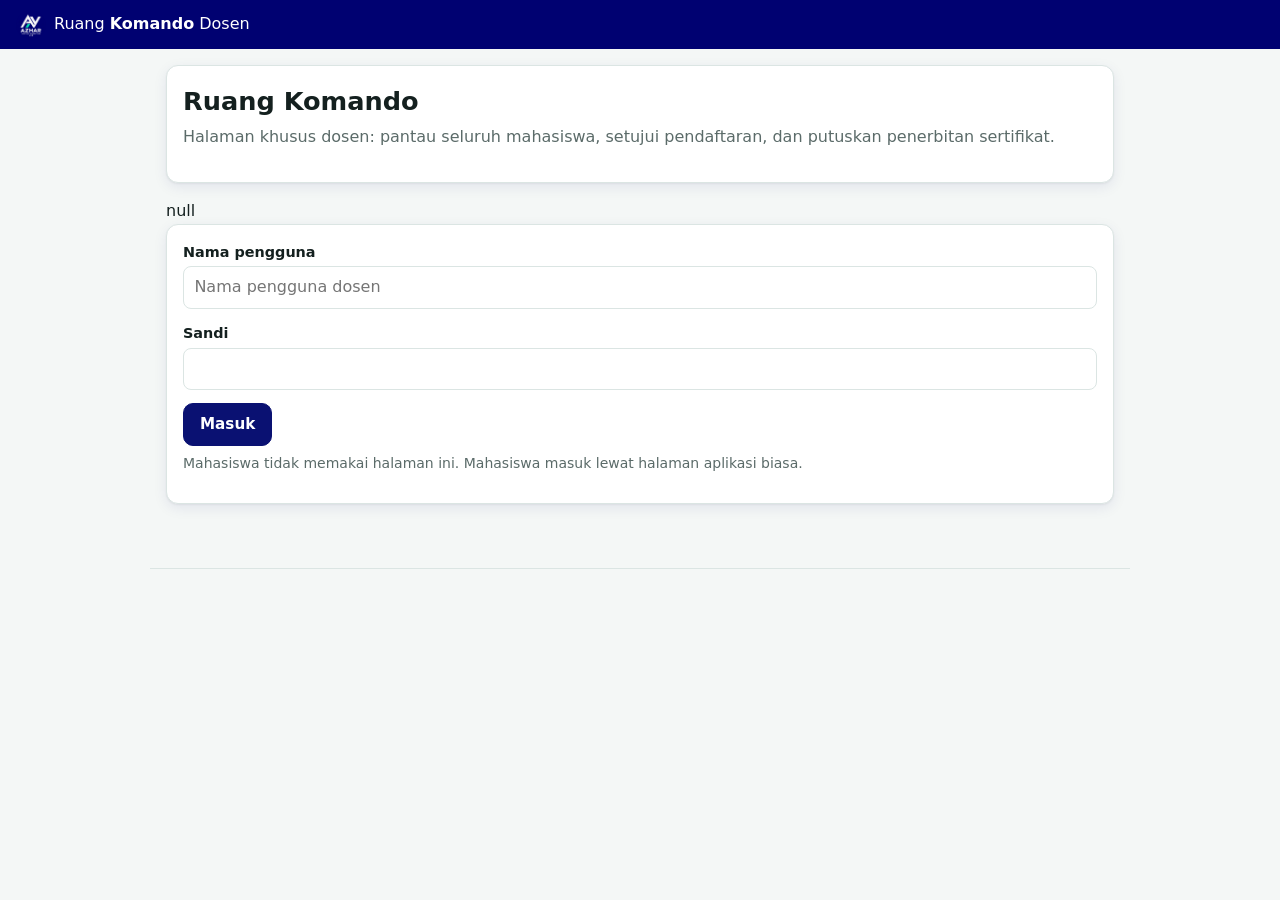
==== dosen.html @ c2b8149b "Add files via upload" ====
<!doctype html>
<html lang="id">
<head>
<meta charset="utf-8">
<meta name="viewport" content="width=device-width,initial-scale=1,viewport-fit=cover">
<meta name="robots" content="noindex,nofollow">
<title>Ruang Komando · Azhar Virtual Marketing Lab</title>
<meta name="theme-color" content="#000171">
<link rel="icon" href="icons/icon-192.png">
<link rel="stylesheet" href="css/style.css">
</head>
<body class="dosen">
<header class="topbar">
  <span class="brand"><img class="logo" src="assets/logo.png" alt="" width="30" height="30"><span>Ruang <b>Komando</b> Dosen</span></span>
  <nav id="who" aria-label="Akun dosen" style="margin-left:auto;display:flex;gap:.6rem;align-items:center"></nav>
</header>
<main id="view" tabindex="-1"></main>
<footer id="foot"></footer>
<div id="toast" role="status" aria-live="polite"></div>
<noscript><p style="padding:1rem">Halaman ini memerlukan JavaScript.</p></noscript>
<script src="config.js"></script>
<script src="js/core.js"></script>
<script src="js/mod-ads.js"></script>
<script src="js/mod-market.js"></script>
<script src="js/mod-analytics.js"></script>
<script src="js/mod-research.js"></script>
<script src="js/mod-strategy.js"></script>
<script src="js/mod-funnel.js"></script>
<script src="js/dosen.js"></script>
</body>
</html>
---- css/style.css ----
:root{
  --bg:#f4f7f6; --card:#ffffff; --ink:#14201f; --muted:#5b6b69; --line:#dbe5e3;
  --brand:#0a1172; --brand-ink:#ffffff; --accent:#d97706; --good:#15803d; --bad:#b91c1c;
  --soft:#e9ebfa; --radius:12px; --shadow:0 1px 2px rgba(0,0,0,.05),0 4px 14px rgba(10,17,114,.08);
}
@media (prefers-color-scheme:dark){
  :root{--bg:#0e1514; --card:#162321; --ink:#e8f0ee; --muted:#9db0ac; --line:#26373a; --soft:#173532; --brand:#2dd4bf; --brand-ink:#05201d; --accent:#fbbf24; --good:#4ade80; --bad:#f87171; --shadow:none}
}
*{box-sizing:border-box}
html{-webkit-text-size-adjust:100%}
body{margin:0;background:var(--bg);color:var(--ink);font:16px/1.55 system-ui,-apple-system,"Segoe UI",Roboto,sans-serif;padding-bottom:env(safe-area-inset-bottom)}
h1,h2,h3{line-height:1.25;margin:0 0 .5rem}
h1{font-size:1.6rem} h2{font-size:1.3rem} h3{font-size:1.1rem}
p{margin:.4rem 0 .8rem}
a{color:var(--brand)}
.muted{color:var(--muted)}
.small{font-size:.875rem}
.topbar{position:sticky;top:0;z-index:20;display:flex;align-items:center;gap:.75rem;padding:.6rem 1rem;padding-top:calc(.6rem + env(safe-area-inset-top));background:#000171;color:#fff}
.brand{display:flex;align-items:center;gap:.5rem;color:inherit;text-decoration:none;font-weight:500;white-space:nowrap}
.brand b{font-weight:800}
.logo{width:30px;height:30px;border-radius:50%;display:block}
#nav{display:flex;gap:.25rem;overflow-x:auto;margin-left:auto;scrollbar-width:none}
#nav a{color:inherit;text-decoration:none;padding:.35rem .7rem;border-radius:999px;font-size:.9rem;white-space:nowrap;opacity:.85}
#nav a.on{background:rgba(255,255,255,.2);opacity:1;font-weight:600}
.badge{display:inline-block;min-width:1.2rem;padding:0 .35rem;margin-left:.25rem;border-radius:999px;background:var(--accent);color:#1b1200;font-size:.75rem;text-align:center}
main{max-width:980px;margin:0 auto;padding:1rem 1rem 3rem;outline:none}
.card{background:var(--card);border:1px solid var(--line);border-radius:var(--radius);padding:1rem;margin:0 0 1rem;box-shadow:var(--shadow)}
.card.err{border-color:var(--bad);color:var(--bad)}
.card.note{background:var(--soft);border-color:transparent}
.hero{padding:1.25rem 1rem}
.hero h1{margin-bottom:.35rem}
.grid{display:grid;gap:.9rem;grid-template-columns:repeat(auto-fill,minmax(250px,1fr))}
.mod{display:flex;flex-direction:column;gap:.35rem;text-decoration:none;color:inherit;background:var(--card);border:1px solid var(--line);border-radius:var(--radius);padding:1rem;box-shadow:var(--shadow);transition:transform .12s,border-color .12s}
.mod:hover{transform:translateY(-2px);border-color:var(--brand)}
.mod .ic{font-size:1.8rem}
.mod h3{margin:0}
.tags{display:flex;flex-wrap:wrap;gap:.3rem;margin-top:auto;padding-top:.4rem}
.tag{font-size:.72rem;padding:.1rem .5rem;border-radius:999px;background:var(--soft);color:var(--brand)}
.chips{display:flex;flex-wrap:wrap;gap:.4rem;margin:.5rem 0 1rem}
.chip{border:1px solid var(--line);background:var(--card);color:var(--ink);border-radius:999px;padding:.3rem .8rem;font:inherit;font-size:.88rem;cursor:pointer}
.chip.on{background:var(--brand);color:var(--brand-ink);border-color:var(--brand)}
.btn{font:inherit;font-size:.95rem;padding:.55rem 1rem;border-radius:10px;border:1px solid var(--line);background:var(--card);color:var(--ink);cursor:pointer;min-height:42px}
.btn:hover{border-color:var(--brand)}
.btn.primary{background:var(--brand);color:var(--brand-ink);border-color:var(--brand);font-weight:600}
.btn.danger{color:var(--bad);border-color:var(--bad)}
.btn.ghost{background:transparent}
.btn.small{min-height:34px;padding:.3rem .7rem;font-size:.85rem}
.btn[disabled]{opacity:.5;cursor:not-allowed}
.topbar .btn{background:rgba(255,255,255,.18);color:inherit;border-color:transparent}
.row{display:flex;flex-wrap:wrap;gap:.5rem;align-items:center;margin:.6rem 0}
.row.end{justify-content:flex-end}
.fld{display:block;margin:0 0 .8rem}
.lbl{display:block;font-weight:600;font-size:.9rem;margin-bottom:.2rem}
.hint{display:block;color:var(--muted);font-size:.8rem;margin-top:.15rem}
input,select,textarea{width:100%;font:inherit;color:var(--ink);background:var(--card);border:1px solid var(--line);border-radius:8px;padding:.5rem .65rem;min-height:42px}
textarea{resize:vertical}
input:focus,select:focus,textarea:focus,.btn:focus-visible,.chip:focus-visible,a:focus-visible{outline:2px solid var(--brand);outline-offset:1px}
input[type=checkbox]{width:auto;min-height:0;margin-right:.4rem}
.cols{display:grid;gap:.8rem;grid-template-columns:repeat(auto-fit,minmax(200px,1fr))}
.tabs{display:flex;gap:.25rem;overflow-x:auto;border-bottom:1px solid var(--line);margin-bottom:1rem;scrollbar-width:none}
.tab{font:inherit;background:none;border:none;border-bottom:3px solid transparent;padding:.6rem .9rem;color:var(--muted);cursor:pointer;white-space:nowrap}
.tab.on{color:var(--brand);border-bottom-color:var(--brand);font-weight:700}
.kpis{display:grid;gap:.6rem;grid-template-columns:repeat(auto-fit,minmax(130px,1fr));margin:.6rem 0}
.kpi{background:var(--soft);border-radius:10px;padding:.6rem .8rem}
.kpi .v{font-size:1.25rem;font-weight:700;display:block}
.kpi .l{font-size:.78rem;color:var(--muted)}
.kpi.good .v{color:var(--good)} .kpi.bad .v{color:var(--bad)}
.tbl-wrap{overflow-x:auto;margin:.5rem 0}
table{border-collapse:collapse;width:100%;font-size:.88rem}
th,td{padding:.4rem .6rem;border-bottom:1px solid var(--line);text-align:left;white-space:nowrap}
th{background:var(--soft);font-weight:600}
td.num,th.num{text-align:right}
tr.total td{font-weight:700;background:var(--soft)}
.bars{display:grid;gap:.35rem;margin:.5rem 0}
.bar{display:grid;grid-template-columns:minmax(90px,28%) 1fr auto;gap:.5rem;align-items:center;font-size:.85rem}
.bar .track{background:var(--soft);border-radius:6px;height:16px;overflow:hidden}
.bar .fill{height:100%;background:var(--brand);border-radius:6px}
.bar .fill.neg{background:var(--bad)}
pre.out{background:var(--soft);padding:.8rem;border-radius:8px;overflow:auto;white-space:pre-wrap;font:inherit;font-size:.9rem}
.ok{color:var(--good)} .warn{color:var(--accent)} .bad{color:var(--bad)}
.modal-back{position:fixed;inset:0;background:rgba(0,0,0,.45);z-index:50;display:flex;align-items:center;justify-content:center;padding:1rem}
.modal{background:var(--card);border-radius:14px;padding:1.2rem;width:min(520px,100%);max-height:90vh;overflow:auto}
#toast{position:fixed;left:50%;bottom:calc(1.2rem + env(safe-area-inset-bottom));transform:translate(-50%,20px);background:#14201f;color:#fff;padding:.6rem 1rem;border-radius:10px;opacity:0;pointer-events:none;transition:.2s;z-index:60;max-width:90vw;font-size:.9rem}
#toast.show{opacity:1;transform:translate(-50%,0)}
#foot{max-width:980px;margin:0 auto;padding:1rem;color:var(--muted);font-size:.8rem;border-top:1px solid var(--line)}
.entry{border-left:4px solid var(--brand);padding-left:.8rem;margin:0 0 1rem}
.entry h3{margin:0 0 .15rem}
.legend{display:flex;gap:1rem;flex-wrap:wrap;font-size:.8rem;color:var(--muted)}
.pill{display:inline-block;padding:.05rem .5rem;border-radius:999px;font-size:.75rem;background:var(--soft)}
.heat td{text-align:center}
@media (max-width:560px){ main{padding:.75rem .75rem 3rem} h1{font-size:1.35rem} .brand span:last-child{display:none} .bar{grid-template-columns:90px 1fr auto} }
@media print{ .topbar,#nav,#foot,.btn,.tabs,#toast,.no-print{display:none!important} body{background:#fff;color:#000} .card{box-shadow:none;border-color:#999;break-inside:avoid} }

/* v1.1: status, obrolan AI, galat */
.pill.st-approved{background:#d1fae5;color:#065f46}.pill.st-pending{background:#fef3c7;color:#92400e}
.pill.st-rejected,.pill.st-blocked{background:#fee2e2;color:#991b1b}
.chat{display:flex;flex-direction:column;gap:.5rem;max-height:50vh;overflow:auto;padding:.5rem 0}
.bub{max-width:85%;padding:.5rem .75rem;border-radius:12px;line-height:1.4;white-space:pre-wrap}
.bub.me{align-self:flex-end;background:var(--accent,#0f766e);color:#fff}
.bub.ai{align-self:flex-start;background:var(--soft)}
.bub.err{align-self:center;background:#fee2e2;color:#991b1b;font-size:.85rem}
.card.err{border-color:#fca5a5;background:#fef2f2;color:#991b1b}
.row.end{justify-content:flex-end}
@media (prefers-color-scheme:dark){.pill.st-approved{background:#064e3b;color:#a7f3d0}.pill.st-pending{background:#78350f;color:#fde68a}.pill.st-rejected,.pill.st-blocked,.bub.err,.card.err{background:#450a0a;color:#fecaca}}

/* v1.2: jalur skill, misi, sertifikat */
.path{display:grid;gap:.75rem}
.skill{display:flex;gap:.9rem;align-items:flex-start;text-decoration:none;color:inherit;background:var(--card);border:1px solid var(--line);border-left:5px solid var(--brand);border-radius:var(--radius);padding:.9rem;box-shadow:var(--shadow)}
.skill.locked{opacity:.55;border-left-color:var(--line)} .skill.done{border-left-color:#00b88f;background:linear-gradient(90deg,rgba(0,184,143,.08),transparent)}
.skill .no{font-size:1.7rem;line-height:1;flex:none;width:2.2rem;text-align:center}
.skill .body{display:flex;flex-direction:column;gap:.25rem;min-width:0}
.dots{display:flex;gap:.3rem;margin:.2rem 0}
.dot{width:1.3rem;height:1.3rem;border-radius:50%;border:2px solid var(--line);font-size:.7rem;line-height:1.1rem;text-align:center;font-style:normal;color:#fff}
.dot.open{border-color:var(--brand)} .dot.done{background:#00b88f;border-color:#00b88f}
.mission{display:block;text-decoration:none;color:inherit} .mission.locked{opacity:.5} .mission.done{border-left:5px solid #00b88f}
.card.verified{border-color:#00b88f;background:linear-gradient(135deg,rgba(0,184,143,.10),transparent)}
.result{display:flex;gap:1rem;align-items:center}
.score{font-size:3rem;font-weight:800;line-height:1;min-width:4.5rem;text-align:center} .score.good{color:var(--good)} .score.bad{color:var(--bad)}
.crit{margin:.7rem 0} .crit .small{margin-top:.2rem}
.track{height:.55rem;background:var(--line);border-radius:99px;overflow:hidden} .track .fill{height:100%;background:var(--brand);border-radius:99px}
.barrow{display:grid;grid-template-columns:8.5rem 1fr 4.5rem;gap:.5rem;align-items:center;margin:.35rem 0;font-size:.9rem}
.scrollx{overflow-x:auto} .scrollx table{min-width:520px}
.svgwrap svg{width:100%;height:auto;max-height:70vh;border-radius:8px;border:1px solid var(--line)}
.q .opt{display:block;padding:.45rem .2rem;cursor:pointer}
.certcanvas{border:1px solid var(--line);border-radius:6px;box-shadow:0 6px 24px rgba(0,0,0,.15);background:#fff}
.certrow{display:block;text-decoration:none;color:inherit}
.video .vstage svg{width:100%;height:auto;border-radius:8px;display:block}
.vcap{font-weight:600;margin:.4rem 0 .1rem}
.chat{display:flex;flex-direction:column;gap:.5rem;max-height:50vh;overflow:auto;padding:.5rem 0}
.tags{display:flex;gap:.3rem;flex-wrap:wrap}
.installbar{display:flex;gap:.75rem;align-items:center;justify-content:space-between;background:#000171;color:#fff;padding:.6rem 1rem;font-size:.9rem}
.installbar .btn{background:#00b88f;color:#00170f;border:0;font-weight:700}
.installbar button.x{background:transparent;color:#fff;border:0;font-size:1.2rem}
@media (max-width:560px){.barrow{grid-template-columns:6rem 1fr 3.6rem}.result{flex-direction:column;align-items:flex-start}}

/* Sesi terjaga: cegah seleksi/salin teks kasus */
.secure { -webkit-user-select: none; user-select: none; -webkit-touch-callout: none; }
.secure textarea, .secure input[type=text], .secure input[type=password] { -webkit-user-select: text; user-select: text; }
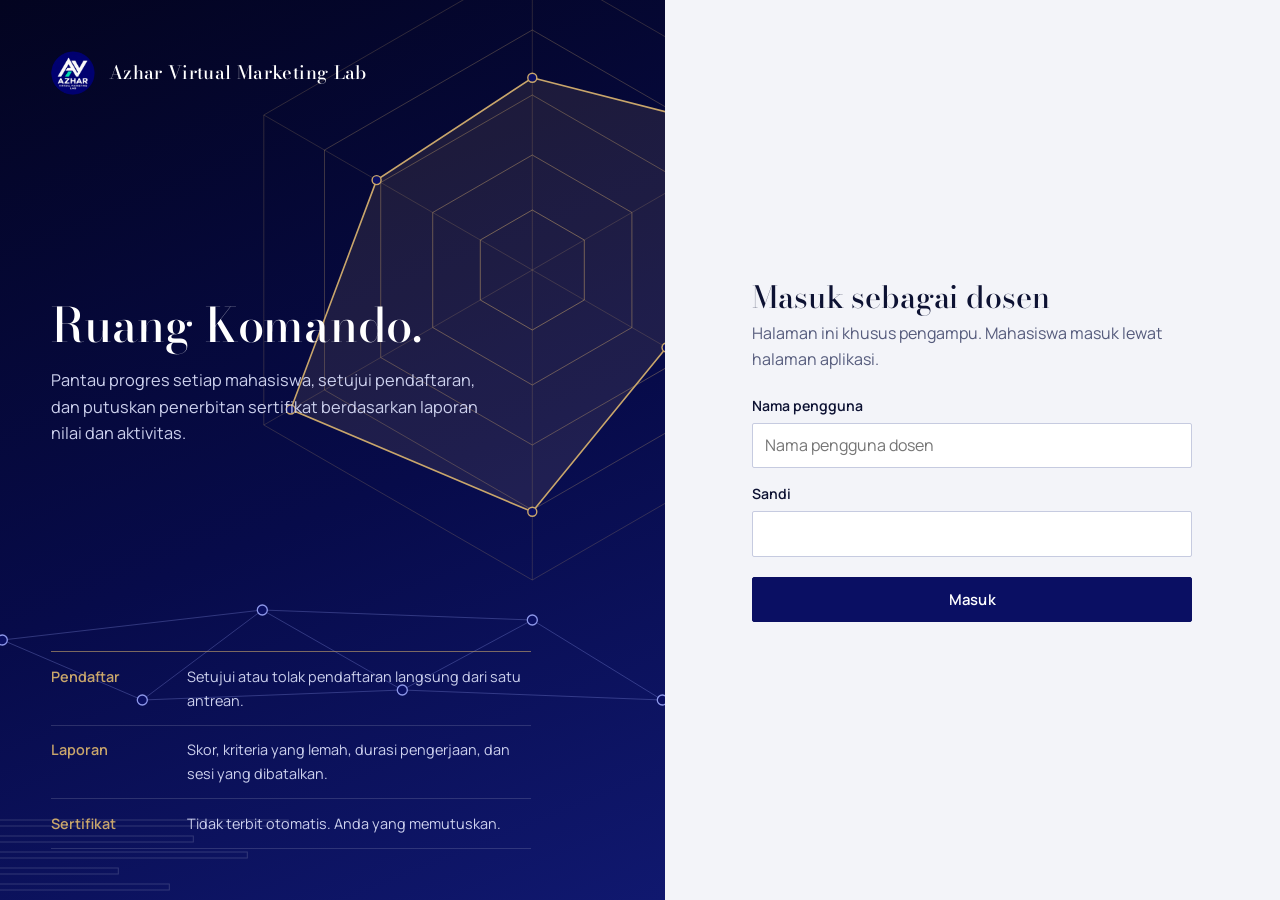
==== commit 7fee5d86: "Add files via upload" ====
--- a/dosen.html
+++ b/dosen.html
@@ -7,11 +7,14 @@
 <title>Ruang Komando · Azhar Virtual Marketing Lab</title>
 <meta name="theme-color" content="#000171">
 <link rel="icon" href="icons/icon-192.png">
+<link rel="preconnect" href="https://fonts.googleapis.com">
+<link rel="preconnect" href="https://fonts.gstatic.com" crossorigin>
+<link href="https://fonts.googleapis.com/css2?family=Bodoni+Moda:opsz,wght@6..96,400;6..96,500;6..96,600&family=Manrope:wght@400;500;600;700&display=swap" rel="stylesheet">
 <link rel="stylesheet" href="css/style.css">
 </head>
 <body class="dosen">
 <header class="topbar">
-  <span class="brand"><img class="logo" src="assets/logo.png" alt="" width="30" height="30"><span>Ruang <b>Komando</b> Dosen</span></span>
+  <span class="brand"><img class="logo" src="assets/logo.png" alt="" width="30" height="30"><span>Azhar Virtual <b>Marketing Lab</b></span></span>
   <nav id="who" aria-label="Akun dosen" style="margin-left:auto;display:flex;gap:.6rem;align-items:center"></nav>
 </header>
 <main id="view" tabindex="-1"></main>
@@ -20,6 +23,7 @@
 <noscript><p style="padding:1rem">Halaman ini memerlukan JavaScript.</p></noscript>
 <script src="config.js"></script>
 <script src="js/core.js"></script>
+<script src="js/ui.js"></script>
 <script src="js/mod-ads.js"></script>
 <script src="js/mod-market.js"></script>
 <script src="js/mod-analytics.js"></script>
--- a/css/style.css
+++ b/css/style.css
@@ -1,138 +1,216 @@
+/* Azhar Virtual Marketing Lab — tema biru malam dan kuningan */
 :root{
-  --bg:#f4f7f6; --card:#ffffff; --ink:#14201f; --muted:#5b6b69; --line:#dbe5e3;
-  --brand:#0a1172; --brand-ink:#ffffff; --accent:#d97706; --good:#15803d; --bad:#b91c1c;
-  --soft:#e9ebfa; --radius:12px; --shadow:0 1px 2px rgba(0,0,0,.05),0 4px 14px rgba(10,17,114,.08);
+  --serif:"Bodoni Moda","Didot","Playfair Display","Hoefler Text",Georgia,serif;
+  --sans:"Manrope",system-ui,-apple-system,"Segoe UI",Roboto,sans-serif;
+  --paper:#F3F4F9; --card:#FFFFFF; --ink:#0D1233; --muted:#555B7C; --line:#DCDFEC; --line2:#C6CBE0;
+  --brand:#0A0F63; --brand-deep:#050838; --brand-ink:#FFFFFF; --gold:#A97F3F; --gold-hi:#C9A66B; --accent:#A97F3F;
+  --soft:#ECEEF8; --note:#F4EEE1; --good:#1C6B4D; --bad:#9B2C2C; --warn:#8A6420;
+  --bg:var(--paper); --radius:3px; --shadow:none;
 }
 @media (prefers-color-scheme:dark){
-  :root{--bg:#0e1514; --card:#162321; --ink:#e8f0ee; --muted:#9db0ac; --line:#26373a; --soft:#173532; --brand:#2dd4bf; --brand-ink:#05201d; --accent:#fbbf24; --good:#4ade80; --bad:#f87171; --shadow:none}
+  :root{--paper:#070A27; --card:#0E1340; --ink:#ECEBF3; --muted:#A5AACA; --line:#232A63; --line2:#323A7C; --brand:#C9A66B; --brand-ink:#0A0F3A; --gold:#C9A66B; --accent:#C9A66B;
+    --soft:#141A52; --note:#1B1F55; --good:#5FC59B; --bad:#F29A9A; --warn:#E0B866}
 }
 *{box-sizing:border-box}
 html{-webkit-text-size-adjust:100%}
-body{margin:0;background:var(--bg);color:var(--ink);font:16px/1.55 system-ui,-apple-system,"Segoe UI",Roboto,sans-serif;padding-bottom:env(safe-area-inset-bottom)}
-h1,h2,h3{line-height:1.25;margin:0 0 .5rem}
-h1{font-size:1.6rem} h2{font-size:1.3rem} h3{font-size:1.1rem}
-p{margin:.4rem 0 .8rem}
-a{color:var(--brand)}
-.muted{color:var(--muted)}
-.small{font-size:.875rem}
-.topbar{position:sticky;top:0;z-index:20;display:flex;align-items:center;gap:.75rem;padding:.6rem 1rem;padding-top:calc(.6rem + env(safe-area-inset-top));background:#000171;color:#fff}
-.brand{display:flex;align-items:center;gap:.5rem;color:inherit;text-decoration:none;font-weight:500;white-space:nowrap}
-.brand b{font-weight:800}
-.logo{width:30px;height:30px;border-radius:50%;display:block}
-#nav{display:flex;gap:.25rem;overflow-x:auto;margin-left:auto;scrollbar-width:none}
-#nav a{color:inherit;text-decoration:none;padding:.35rem .7rem;border-radius:999px;font-size:.9rem;white-space:nowrap;opacity:.85}
-#nav a.on{background:rgba(255,255,255,.2);opacity:1;font-weight:600}
-.badge{display:inline-block;min-width:1.2rem;padding:0 .35rem;margin-left:.25rem;border-radius:999px;background:var(--accent);color:#1b1200;font-size:.75rem;text-align:center}
-main{max-width:980px;margin:0 auto;padding:1rem 1rem 3rem;outline:none}
-.card{background:var(--card);border:1px solid var(--line);border-radius:var(--radius);padding:1rem;margin:0 0 1rem;box-shadow:var(--shadow)}
-.card.err{border-color:var(--bad);color:var(--bad)}
-.card.note{background:var(--soft);border-color:transparent}
-.hero{padding:1.25rem 1rem}
-.hero h1{margin-bottom:.35rem}
-.grid{display:grid;gap:.9rem;grid-template-columns:repeat(auto-fill,minmax(250px,1fr))}
-.mod{display:flex;flex-direction:column;gap:.35rem;text-decoration:none;color:inherit;background:var(--card);border:1px solid var(--line);border-radius:var(--radius);padding:1rem;box-shadow:var(--shadow);transition:transform .12s,border-color .12s}
-.mod:hover{transform:translateY(-2px);border-color:var(--brand)}
-.mod .ic{font-size:1.8rem}
-.mod h3{margin:0}
-.tags{display:flex;flex-wrap:wrap;gap:.3rem;margin-top:auto;padding-top:.4rem}
-.tag{font-size:.72rem;padding:.1rem .5rem;border-radius:999px;background:var(--soft);color:var(--brand)}
-.chips{display:flex;flex-wrap:wrap;gap:.4rem;margin:.5rem 0 1rem}
-.chip{border:1px solid var(--line);background:var(--card);color:var(--ink);border-radius:999px;padding:.3rem .8rem;font:inherit;font-size:.88rem;cursor:pointer}
+body{margin:0;background:var(--paper);color:var(--ink);font:400 16px/1.62 var(--sans);padding-bottom:env(safe-area-inset-bottom);-webkit-font-smoothing:antialiased}
+h1,h2,h3,h4{margin:0 0 .5rem;line-height:1.25}
+h1,h2{font-family:var(--serif);font-weight:500;letter-spacing:-.005em}
+h1{font-size:clamp(1.7rem,3.2vw,2.3rem);line-height:1.15} h2{font-size:1.45rem} h3{font-size:1.02rem;font-weight:700} h4{font-size:.95rem;font-weight:700}
+p{margin:.4rem 0 .85rem}
+a{color:var(--brand)} @media (prefers-color-scheme:dark){a{color:var(--gold-hi)}}
+.muted{color:var(--muted)} .small{font-size:.875rem}
+::selection{background:var(--gold-hi);color:#050838}
+
+/* Bilah atas */
+.topbar{position:sticky;top:0;z-index:20;display:flex;align-items:center;gap:1rem;padding:.7rem clamp(1rem,3vw,2rem);padding-top:calc(.7rem + env(safe-area-inset-top));background:var(--brand-deep);color:#fff;border-bottom:1px solid rgba(201,166,107,.55)}
+.brand{display:flex;align-items:center;gap:.65rem;color:inherit;text-decoration:none;white-space:nowrap;font-family:var(--serif);font-size:1.12rem;font-weight:500;letter-spacing:.01em}
+.brand b{font-weight:600;color:var(--gold-hi)}
+.logo{width:32px;height:32px;border-radius:50%;display:block}
+#nav{display:flex;gap:.2rem;overflow-x:auto;margin-left:auto;scrollbar-width:none}
+#nav a{color:#CDD1EE;text-decoration:none;padding:.4rem .75rem;font-size:.9rem;font-weight:500;white-space:nowrap;border-bottom:2px solid transparent}
+#nav a:hover{color:#fff}
+#nav a.on{color:#fff;border-bottom-color:var(--gold-hi)}
+.badge{display:inline-block;min-width:1.2rem;padding:0 .35rem;margin-left:.3rem;background:var(--gold-hi);color:#050838;font-size:.72rem;font-weight:700;text-align:center;border-radius:2px}
+main{max-width:1040px;margin:0 auto;padding:1.6rem clamp(1rem,3vw,2rem) 3.5rem;outline:none}
+
+/* Panel */
+.card{background:var(--card);border:1px solid var(--line);border-radius:var(--radius);padding:1.25rem 1.4rem;margin:0 0 1rem}
+.card.err{border-left:3px solid var(--bad);background:var(--card);color:var(--bad)}
+.card.note{background:var(--note);border:0;border-left:3px solid var(--gold);color:var(--ink)}
+.card.verified{border:1px solid var(--line);border-left:3px solid var(--good);background:var(--card)}
+.card h2{margin-bottom:.4rem}
+
+/* Pita judul (dasbor) */
+.band,.hero{position:relative;overflow:hidden;background:linear-gradient(150deg,#040630 0%,#0A0F63 62%,#141C7E 100%);color:#fff;border:0;border-radius:var(--radius);padding:2.2rem clamp(1.2rem,3vw,2.2rem) 3.4rem;margin:0 0 1rem}
+.band-art{position:absolute;inset:0;pointer-events:none} .band-art svg,.band-art .art{width:100%;height:100%;display:block} @media(max-width:640px){.band-art{opacity:.35}}
+.band-in{position:relative;max-width:46rem}
+.band h1,.hero h1{color:#fff;margin-bottom:.5rem} .band p,.hero p{color:#CDD1EE;margin:0;max-width:40rem}
+.hero{padding-bottom:2.2rem} .hero .muted{color:#CDD1EE}
+.band + .kpis{margin-top:-2.2rem;position:relative;z-index:2;margin-left:clamp(.6rem,2vw,1.4rem);margin-right:clamp(.6rem,2vw,1.4rem)}
+
+/* Angka ringkas */
+.kpis{display:grid;gap:1px;grid-template-columns:repeat(auto-fit,minmax(150px,1fr));margin:1rem 0 1.4rem;background:var(--line);border:1px solid var(--line);border-radius:var(--radius);overflow:hidden}
+.kpi{background:var(--card);padding:.95rem 1.15rem;border-radius:0}
+.kpi .v{display:block;font-family:var(--serif);font-size:1.75rem;font-weight:500;line-height:1.15;word-break:break-word}
+.kpi .l{display:block;font-size:.8rem;color:var(--muted);margin-top:.15rem}
+.kpi.good .v{color:var(--good)} .kpi.bad .v{color:var(--bad)}
+
+/* Modul Lab Bebas */
+.grid{display:grid;gap:1rem;grid-template-columns:repeat(auto-fill,minmax(260px,1fr))}
+.mod{display:flex;flex-direction:column;gap:.4rem;text-decoration:none;color:inherit;background:var(--card);border:1px solid var(--line);border-top:3px solid var(--brand);border-radius:var(--radius);padding:1.1rem 1.2rem;transition:border-color .15s,transform .15s}
+.mod:hover{border-top-color:var(--gold);transform:translateY(-2px)}
+.mod .ic{display:none}
+.mod h3{margin:0;font-family:var(--serif);font-size:1.2rem;font-weight:500}
+.tags{display:flex;flex-wrap:wrap;gap:.3rem;margin-top:auto;padding-top:.5rem}
+.tag{font-size:.74rem;padding:.08rem .5rem;border:1px solid var(--line2);border-radius:2px;color:var(--muted);background:none}
+.chips{display:flex;flex-wrap:wrap;gap:.4rem;margin:.5rem 0 1.2rem}
+.chip{border:1px solid var(--line2);background:var(--card);color:var(--ink);border-radius:2px;padding:.35rem .85rem;font:inherit;font-size:.88rem;cursor:pointer}
 .chip.on{background:var(--brand);color:var(--brand-ink);border-color:var(--brand)}
-.btn{font:inherit;font-size:.95rem;padding:.55rem 1rem;border-radius:10px;border:1px solid var(--line);background:var(--card);color:var(--ink);cursor:pointer;min-height:42px}
+
+/* Tombol */
+.btn{font:inherit;font-size:.93rem;font-weight:600;letter-spacing:.01em;padding:.6rem 1.2rem;border-radius:2px;border:1px solid var(--line2);background:var(--card);color:var(--ink);cursor:pointer;min-height:44px;transition:border-color .15s,background .15s,box-shadow .15s}
 .btn:hover{border-color:var(--brand)}
-.btn.primary{background:var(--brand);color:var(--brand-ink);border-color:var(--brand);font-weight:600}
-.btn.danger{color:var(--bad);border-color:var(--bad)}
+.btn.primary{background:var(--brand);color:var(--brand-ink);border-color:var(--brand)}
+.btn.primary:hover{box-shadow:inset 0 -3px 0 var(--gold-hi)}
+.btn.danger{color:var(--bad);border-color:var(--bad);background:transparent}
 .btn.ghost{background:transparent}
-.btn.small{min-height:34px;padding:.3rem .7rem;font-size:.85rem}
+.btn.small{min-height:34px;padding:.3rem .75rem;font-size:.84rem}
 .btn[disabled]{opacity:.5;cursor:not-allowed}
-.topbar .btn{background:rgba(255,255,255,.18);color:inherit;border-color:transparent}
-.row{display:flex;flex-wrap:wrap;gap:.5rem;align-items:center;margin:.6rem 0}
-.row.end{justify-content:flex-end}
-.fld{display:block;margin:0 0 .8rem}
-.lbl{display:block;font-weight:600;font-size:.9rem;margin-bottom:.2rem}
-.hint{display:block;color:var(--muted);font-size:.8rem;margin-top:.15rem}
-input,select,textarea{width:100%;font:inherit;color:var(--ink);background:var(--card);border:1px solid var(--line);border-radius:8px;padding:.5rem .65rem;min-height:42px}
+.topbar .btn{background:transparent;color:#fff;border-color:rgba(255,255,255,.35)}
+.topbar .btn:hover{border-color:var(--gold-hi)}
+.row{display:flex;flex-wrap:wrap;gap:.5rem;align-items:center;margin:.7rem 0} .row.end{justify-content:flex-end}
+
+/* Formulir */
+.fld{display:block;margin:0 0 .95rem}
+.lbl{display:block;font-weight:600;font-size:.88rem;margin-bottom:.3rem}
+.hint{display:block;color:var(--muted);font-size:.8rem;margin-top:.25rem}
+input,select,textarea{width:100%;font:inherit;color:var(--ink);background:var(--card);border:1px solid var(--line2);border-radius:2px;padding:.55rem .75rem;min-height:44px}
 textarea{resize:vertical}
-input:focus,select:focus,textarea:focus,.btn:focus-visible,.chip:focus-visible,a:focus-visible{outline:2px solid var(--brand);outline-offset:1px}
-input[type=checkbox]{width:auto;min-height:0;margin-right:.4rem}
-.cols{display:grid;gap:.8rem;grid-template-columns:repeat(auto-fit,minmax(200px,1fr))}
-.tabs{display:flex;gap:.25rem;overflow-x:auto;border-bottom:1px solid var(--line);margin-bottom:1rem;scrollbar-width:none}
-.tab{font:inherit;background:none;border:none;border-bottom:3px solid transparent;padding:.6rem .9rem;color:var(--muted);cursor:pointer;white-space:nowrap}
-.tab.on{color:var(--brand);border-bottom-color:var(--brand);font-weight:700}
-.kpis{display:grid;gap:.6rem;grid-template-columns:repeat(auto-fit,minmax(130px,1fr));margin:.6rem 0}
-.kpi{background:var(--soft);border-radius:10px;padding:.6rem .8rem}
-.kpi .v{font-size:1.25rem;font-weight:700;display:block}
-.kpi .l{font-size:.78rem;color:var(--muted)}
-.kpi.good .v{color:var(--good)} .kpi.bad .v{color:var(--bad)}
+input:focus,select:focus,textarea:focus{outline:none;border-color:var(--gold);box-shadow:0 0 0 3px rgba(169,127,63,.28)}
+.btn:focus-visible,.chip:focus-visible,a:focus-visible,.tab:focus-visible{outline:2px solid var(--gold);outline-offset:2px}
+input[type=checkbox]{width:auto;min-height:0;margin-right:.45rem;accent-color:var(--brand)}
+.cols{display:grid;gap:.9rem;grid-template-columns:repeat(auto-fit,minmax(210px,1fr))}
+
+/* Tab */
+.tabs{display:flex;gap:.2rem;overflow-x:auto;border-bottom:1px solid var(--line);margin-bottom:1.2rem;scrollbar-width:none}
+.tab{font:inherit;font-weight:600;font-size:.93rem;background:none;border:none;border-bottom:2px solid transparent;margin-bottom:-1px;padding:.8rem 1.1rem;color:var(--muted);cursor:pointer;white-space:nowrap}
+.tab:hover{color:var(--ink)}
+.tab.on{color:var(--ink);border-bottom-color:var(--gold)}
+
+/* Tabel */
 .tbl-wrap{overflow-x:auto;margin:.5rem 0}
 table{border-collapse:collapse;width:100%;font-size:.88rem}
-th,td{padding:.4rem .6rem;border-bottom:1px solid var(--line);text-align:left;white-space:nowrap}
-th{background:var(--soft);font-weight:600}
+th,td{padding:.7rem .8rem;border-bottom:1px solid var(--line);text-align:left;white-space:nowrap}
+th{font-weight:700;font-size:.78rem;color:var(--muted);border-bottom:1px solid var(--line2);letter-spacing:.02em}
+tbody tr:hover td{background:var(--soft)}
 td.num,th.num{text-align:right}
 tr.total td{font-weight:700;background:var(--soft)}
-.bars{display:grid;gap:.35rem;margin:.5rem 0}
-.bar{display:grid;grid-template-columns:minmax(90px,28%) 1fr auto;gap:.5rem;align-items:center;font-size:.85rem}
-.bar .track{background:var(--soft);border-radius:6px;height:16px;overflow:hidden}
-.bar .fill{height:100%;background:var(--brand);border-radius:6px}
-.bar .fill.neg{background:var(--bad)}
-pre.out{background:var(--soft);padding:.8rem;border-radius:8px;overflow:auto;white-space:pre-wrap;font:inherit;font-size:.9rem}
-.ok{color:var(--good)} .warn{color:var(--accent)} .bad{color:var(--bad)}
-.modal-back{position:fixed;inset:0;background:rgba(0,0,0,.45);z-index:50;display:flex;align-items:center;justify-content:center;padding:1rem}
-.modal{background:var(--card);border-radius:14px;padding:1.2rem;width:min(520px,100%);max-height:90vh;overflow:auto}
-#toast{position:fixed;left:50%;bottom:calc(1.2rem + env(safe-area-inset-bottom));transform:translate(-50%,20px);background:#14201f;color:#fff;padding:.6rem 1rem;border-radius:10px;opacity:0;pointer-events:none;transition:.2s;z-index:60;max-width:90vw;font-size:.9rem}
+
+/* Grafik batang */
+.bars{display:grid;gap:.6rem;margin:.6rem 0}
+.bar{display:grid;grid-template-columns:minmax(110px,32%) 1fr auto;gap:.8rem;align-items:center;font-size:.86rem}
+.bar .track{background:var(--soft);border-radius:0;height:10px;overflow:hidden}
+.bar .fill{height:100%;background:var(--brand);border-radius:0} .bar .fill.neg{background:var(--bad)}
+@media (prefers-color-scheme:dark){.bar .fill{background:var(--gold-hi)}}
+pre.out{background:var(--soft);padding:.9rem 1rem;border-radius:2px;overflow:auto;white-space:pre-wrap;font:inherit;font-size:.9rem;border-left:3px solid var(--gold)}
+.ok{color:var(--good)} .warn{color:var(--warn)} .bad{color:var(--bad)}
+
+/* Dialog dan notifikasi */
+.modal-back{position:fixed;inset:0;background:rgba(5,8,56,.62);z-index:50;display:flex;align-items:center;justify-content:center;padding:1rem}
+.modal{background:var(--card);border:1px solid var(--line);border-top:3px solid var(--gold);border-radius:var(--radius);padding:1.4rem;width:min(540px,100%);max-height:90vh;overflow:auto}
+#toast{position:fixed;left:50%;bottom:calc(1.2rem + env(safe-area-inset-bottom));transform:translate(-50%,20px);background:var(--brand-deep);color:#fff;padding:.7rem 1.1rem;border-left:3px solid var(--gold-hi);border-radius:2px;opacity:0;pointer-events:none;transition:.2s;z-index:60;max-width:90vw;font-size:.9rem}
 #toast.show{opacity:1;transform:translate(-50%,0)}
-#foot{max-width:980px;margin:0 auto;padding:1rem;color:var(--muted);font-size:.8rem;border-top:1px solid var(--line)}
-.entry{border-left:4px solid var(--brand);padding-left:.8rem;margin:0 0 1rem}
+#foot{max-width:1040px;margin:0 auto;padding:1.2rem clamp(1rem,3vw,2rem);color:var(--muted);font-size:.8rem;border-top:1px solid var(--line)}
+.entry{border-left:3px solid var(--gold);padding-left:1rem;margin:0 0 1rem}
 .entry h3{margin:0 0 .15rem}
 .legend{display:flex;gap:1rem;flex-wrap:wrap;font-size:.8rem;color:var(--muted)}
-.pill{display:inline-block;padding:.05rem .5rem;border-radius:999px;font-size:.75rem;background:var(--soft)}
 .heat td{text-align:center}
-@media (max-width:560px){ main{padding:.75rem .75rem 3rem} h1{font-size:1.35rem} .brand span:last-child{display:none} .bar{grid-template-columns:90px 1fr auto} }
-@media print{ .topbar,#nav,#foot,.btn,.tabs,#toast,.no-print{display:none!important} body{background:#fff;color:#000} .card{box-shadow:none;border-color:#999;break-inside:avoid} }
-
-/* v1.1: status, obrolan AI, galat */
-.pill.st-approved{background:#d1fae5;color:#065f46}.pill.st-pending{background:#fef3c7;color:#92400e}
-.pill.st-rejected,.pill.st-blocked{background:#fee2e2;color:#991b1b}
-.chat{display:flex;flex-direction:column;gap:.5rem;max-height:50vh;overflow:auto;padding:.5rem 0}
-.bub{max-width:85%;padding:.5rem .75rem;border-radius:12px;line-height:1.4;white-space:pre-wrap}
-.bub.me{align-self:flex-end;background:var(--accent,#0f766e);color:#fff}
-.bub.ai{align-self:flex-start;background:var(--soft)}
-.bub.err{align-self:center;background:#fee2e2;color:#991b1b;font-size:.85rem}
-.card.err{border-color:#fca5a5;background:#fef2f2;color:#991b1b}
-.row.end{justify-content:flex-end}
-@media (prefers-color-scheme:dark){.pill.st-approved{background:#064e3b;color:#a7f3d0}.pill.st-pending{background:#78350f;color:#fde68a}.pill.st-rejected,.pill.st-blocked,.bub.err,.card.err{background:#450a0a;color:#fecaca}}
-
-/* v1.2: jalur skill, misi, sertifikat */
-.path{display:grid;gap:.75rem}
-.skill{display:flex;gap:.9rem;align-items:flex-start;text-decoration:none;color:inherit;background:var(--card);border:1px solid var(--line);border-left:5px solid var(--brand);border-radius:var(--radius);padding:.9rem;box-shadow:var(--shadow)}
-.skill.locked{opacity:.55;border-left-color:var(--line)} .skill.done{border-left-color:#00b88f;background:linear-gradient(90deg,rgba(0,184,143,.08),transparent)}
-.skill .no{font-size:1.7rem;line-height:1;flex:none;width:2.2rem;text-align:center}
-.skill .body{display:flex;flex-direction:column;gap:.25rem;min-width:0}
-.dots{display:flex;gap:.3rem;margin:.2rem 0}
-.dot{width:1.3rem;height:1.3rem;border-radius:50%;border:2px solid var(--line);font-size:.7rem;line-height:1.1rem;text-align:center;font-style:normal;color:#fff}
-.dot.open{border-color:var(--brand)} .dot.done{background:#00b88f;border-color:#00b88f}
-.mission{display:block;text-decoration:none;color:inherit} .mission.locked{opacity:.5} .mission.done{border-left:5px solid #00b88f}
-.card.verified{border-color:#00b88f;background:linear-gradient(135deg,rgba(0,184,143,.10),transparent)}
-.result{display:flex;gap:1rem;align-items:center}
-.score{font-size:3rem;font-weight:800;line-height:1;min-width:4.5rem;text-align:center} .score.good{color:var(--good)} .score.bad{color:var(--bad)}
-.crit{margin:.7rem 0} .crit .small{margin-top:.2rem}
-.track{height:.55rem;background:var(--line);border-radius:99px;overflow:hidden} .track .fill{height:100%;background:var(--brand);border-radius:99px}
-.barrow{display:grid;grid-template-columns:8.5rem 1fr 4.5rem;gap:.5rem;align-items:center;margin:.35rem 0;font-size:.9rem}
+
+/* Status */
+.pill{display:inline-block;padding:.04rem .55rem;border:1px solid currentColor;border-radius:2px;font-size:.74rem;font-weight:600;background:transparent;color:var(--muted)}
+.pill.st-approved{color:var(--good)} .pill.st-pending{color:var(--warn)} .pill.st-rejected,.pill.st-blocked{color:var(--bad)}
+
+/* Obrolan AI */
+.chat{display:flex;flex-direction:column;gap:.6rem;max-height:52vh;overflow:auto;padding:.6rem 0}
+.bub{max-width:86%;padding:.6rem .85rem;border-radius:2px;line-height:1.45;white-space:pre-wrap}
+.bub.me{align-self:flex-end;background:var(--brand);color:var(--brand-ink)}
+.bub.ai{align-self:flex-start;background:var(--soft);border-left:2px solid var(--gold)}
+.bub.err{align-self:center;background:transparent;color:var(--bad);border:1px solid var(--bad);font-size:.85rem}
+
+/* Jalur skill: garis vertikal dengan simpul berurutan */
+.path{position:relative;display:grid;margin-top:.4rem}
+.skill{position:relative;display:grid;grid-template-columns:3.1rem 1fr;gap:1.2rem;text-decoration:none;color:inherit;padding:1.15rem 0 1.5rem;background:none;border:0;border-radius:0}
+.skill::before{content:"";position:absolute;left:1.55rem;top:0;bottom:0;width:1px;background:var(--line2)}
+.skill:first-child::before{top:2.6rem} .skill:last-child::before{bottom:auto;height:2.6rem;top:0}
+.skill .no{position:relative;z-index:1;width:3.1rem;height:3.1rem;border-radius:50%;border:1px solid var(--line2);background:var(--paper);display:grid;place-items:center;font-family:var(--serif);font-size:1.25rem;color:var(--muted);flex:none}
+.skill.open .no{border-color:var(--brand);color:var(--brand);box-shadow:0 0 0 4px rgba(10,15,99,.08)}
+.skill.done .no{background:var(--brand);border-color:var(--brand);color:#fff}
+.skill.wait .no{border-color:var(--gold);color:var(--gold);box-shadow:0 0 0 4px rgba(169,127,63,.14)}
+.skill.locked{opacity:.55}
+.skill .body{display:flex;flex-direction:column;gap:.3rem;min-width:0;padding-top:.2rem}
+.skill .body b{font-family:var(--serif);font-size:1.3rem;font-weight:500;line-height:1.2}
+.skill:not(.locked):hover .body b{text-decoration:underline;text-decoration-color:var(--gold);text-underline-offset:5px;text-decoration-thickness:1px}
+.dots{display:flex;gap:.35rem;margin:.35rem 0 .1rem}
+.dot{width:.85rem;height:.85rem;border:1px solid var(--line2);border-radius:1px;font-size:0;line-height:0;display:block}
+.dot.open{border-color:var(--brand)} .dot.done{background:var(--gold);border-color:var(--gold)}
+@media (prefers-color-scheme:dark){.skill.open .no{border-color:var(--gold-hi);color:var(--gold-hi)} .skill.done .no{background:var(--gold-hi);border-color:var(--gold-hi);color:#050838}}
+.mission{display:block;text-decoration:none;color:inherit} .mission:hover{border-color:var(--brand)} .mission.locked{opacity:.5} .mission.done{border-left:3px solid var(--good)}
+.result{display:flex;gap:1.2rem;align-items:center}
+.score{font-family:var(--serif);font-size:3.4rem;font-weight:500;line-height:1;min-width:5rem;text-align:center} .score.good{color:var(--good)} .score.bad{color:var(--bad)}
+.crit{margin:.8rem 0;padding-bottom:.8rem;border-bottom:1px solid var(--line)} .crit .small{margin-top:.25rem}
+.track{height:.5rem;background:var(--soft);border-radius:0;overflow:hidden} .track .fill{height:100%;background:var(--brand);border-radius:0}
+.barrow{display:grid;grid-template-columns:8.5rem 1fr 4.5rem;gap:.6rem;align-items:center;margin:.4rem 0;font-size:.9rem}
 .scrollx{overflow-x:auto} .scrollx table{min-width:520px}
-.svgwrap svg{width:100%;height:auto;max-height:70vh;border-radius:8px;border:1px solid var(--line)}
-.q .opt{display:block;padding:.45rem .2rem;cursor:pointer}
-.certcanvas{border:1px solid var(--line);border-radius:6px;box-shadow:0 6px 24px rgba(0,0,0,.15);background:#fff}
-.certrow{display:block;text-decoration:none;color:inherit}
-.video .vstage svg{width:100%;height:auto;border-radius:8px;display:block}
+.svgwrap svg{width:100%;height:auto;max-height:70vh;border-radius:2px;border:1px solid var(--line)}
+.q .opt{display:block;padding:.5rem .2rem;cursor:pointer}
+.certcanvas{border:1px solid var(--line);border-radius:2px;box-shadow:0 10px 36px rgba(5,8,56,.2);background:#fff}
+.certrow{display:block;text-decoration:none;color:inherit;border-left:3px solid var(--gold)}
+.video .vstage svg{width:100%;height:auto;border-radius:2px;display:block}
 .vcap{font-weight:600;margin:.4rem 0 .1rem}
-.chat{display:flex;flex-direction:column;gap:.5rem;max-height:50vh;overflow:auto;padding:.5rem 0}
-.tags{display:flex;gap:.3rem;flex-wrap:wrap}
-.installbar{display:flex;gap:.75rem;align-items:center;justify-content:space-between;background:#000171;color:#fff;padding:.6rem 1rem;font-size:.9rem}
-.installbar .btn{background:#00b88f;color:#00170f;border:0;font-weight:700}
+.installbar{display:flex;gap:.75rem;align-items:center;justify-content:space-between;background:var(--brand-deep);color:#fff;padding:.65rem 1rem;font-size:.9rem;border-bottom:1px solid rgba(201,166,107,.5)}
+.installbar .btn{background:var(--gold-hi);color:#050838;border:0;font-weight:700}
 .installbar button.x{background:transparent;color:#fff;border:0;font-size:1.2rem}
-@media (max-width:560px){.barrow{grid-template-columns:6rem 1fr 3.6rem}.result{flex-direction:column;align-items:flex-start}}
+@media (max-width:560px){main{padding:1rem .85rem 3rem} .brand span:last-child{display:none} .bar{grid-template-columns:96px 1fr auto} .barrow{grid-template-columns:6rem 1fr 3.6rem} .result{flex-direction:column;align-items:flex-start}
+  .skill{grid-template-columns:2.6rem 1fr;gap:.9rem} .skill .no{width:2.6rem;height:2.6rem;font-size:1.05rem} .skill::before{left:1.3rem} .skill:first-child::before{top:2.2rem} .skill:last-child::before{height:2.2rem}
+  .band,.hero{padding:1.6rem 1.1rem 3rem}}
+@media print{.topbar,#nav,#foot,.btn,.tabs,#toast,.no-print{display:none!important} body{background:#fff;color:#000} .card{border-color:#999;break-inside:avoid}}
 
 /* Sesi terjaga: cegah seleksi/salin teks kasus */
-.secure { -webkit-user-select: none; user-select: none; -webkit-touch-callout: none; }
-.secure textarea, .secure input[type=text], .secure input[type=password] { -webkit-user-select: text; user-select: text; }
+.secure{-webkit-user-select:none;user-select:none;-webkit-touch-callout:none}
+.secure textarea,.secure input[type=text],.secure input[type=password]{-webkit-user-select:text;user-select:text}
+
+/* Panel masuk dua kolom */
+body.gated .topbar,body.gated #foot,body.gated .installbar{display:none}
+body.gated main{max-width:none;padding:0}
+.gate{display:grid;grid-template-columns:minmax(0,1.08fr) minmax(0,1fr);min-height:100vh;min-height:100dvh}
+.gate-art{position:relative;overflow:hidden;color:#fff;background:linear-gradient(158deg,#040630 0%,#0A0F63 58%,#141C7E 100%);padding:clamp(1.6rem,4vw,3.2rem);display:flex;flex-direction:column;justify-content:space-between;gap:2rem}
+.gate-art.dosen{background:linear-gradient(158deg,#030420 0%,#070B4A 55%,#10186F 100%)}
+.gate-svg{position:absolute;inset:0;pointer-events:none} .gate-svg svg{width:100%;height:100%;display:block}
+.gate-art>*:not(.gate-svg){position:relative;z-index:1}
+.gate-top{display:flex;align-items:center;gap:.85rem}
+.gate-top .logo{width:44px;height:44px}
+.gate-name{font-family:var(--serif);font-size:1.15rem;font-weight:500;letter-spacing:.02em}
+.gate-mid{max-width:30rem}
+.gate-mid h1{color:#fff;font-size:clamp(2rem,3.7vw,3.25rem);line-height:1.08;margin-bottom:1rem}
+.gate-mid p{color:#CDD1EE;font-size:1.02rem;max-width:27rem;margin:0}
+.gate-facts{list-style:none;margin:0;padding:0;border-top:1px solid rgba(201,166,107,.6);max-width:30rem}
+.gate-facts li{display:grid;grid-template-columns:7.5rem 1fr;gap:1rem;padding:.8rem 0;border-bottom:1px solid rgba(255,255,255,.14);font-size:.9rem}
+.gate-facts b{font-weight:600;color:var(--gold-hi)} .gate-facts span{color:#CDD1EE}
+.gate-form{background:var(--paper);padding:clamp(1.6rem,5vw,4.5rem);display:flex;align-items:center}
+.gate-form-in{width:min(440px,100%);margin:0 auto}
+.gate-form h2{font-size:1.9rem;margin-bottom:.3rem}
+.gate-form .lede{color:var(--muted);margin:0 0 1.4rem}
+.gate-form .card{border:0;background:none;padding:0;margin:0}
+.gate-form .card.err{border-left:3px solid var(--bad);padding:.7rem .9rem;margin-top:1rem;background:var(--card)}
+.gate-form .card.note{padding:.7rem .9rem;margin-top:1rem}
+.gate-form .btn.primary{width:100%;margin-top:.3rem}
+.gate-foot{color:var(--muted);font-size:.82rem;margin-top:1.4rem;border-top:1px solid var(--line);padding-top:1rem}
+@media (max-width:860px){
+  .gate{grid-template-columns:1fr}
+  .gate-art{padding:1.4rem 1.3rem 1.8rem;gap:1.2rem}
+  .gate-mid h1{font-size:1.9rem;margin-bottom:.6rem} .gate-mid p{font-size:.95rem}
+  .gate-facts{display:none}
+  .gate-form{padding:1.6rem 1.3rem 2.4rem;align-items:flex-start}
+}
+@media (prefers-reduced-motion:reduce){*{transition:none!important}}
